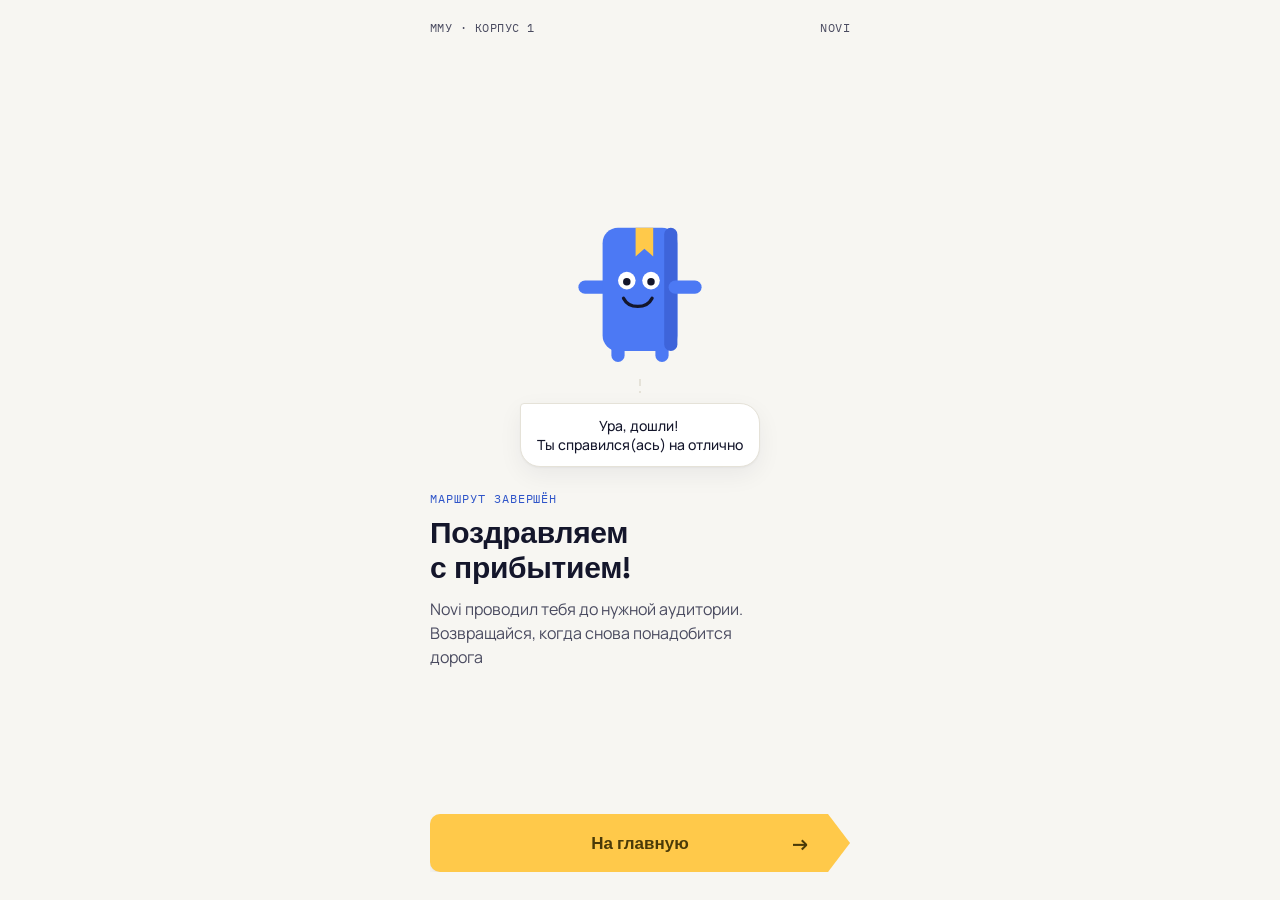
==== frontend/finish.html @ d6563054 "Full project (Unfinished)" ====
<!DOCTYPE html>
<html lang="ru">
<head>
  <meta charset="UTF-8" />
  <meta name="viewport" content="width=device-width, initial-scale=1.0, viewport-fit=cover" />
  <title>Вы на месте — Novi</title>
  <link rel="stylesheet" href="css/style.css" />
</head>
<body>

  <div class="screen">

    <div class="topbar">
      <span>
      <a href="https://mi.university/" class="location-link">ММУ</a> · Корпус 1
      </span>
      <span>Novi</span>
    </div>

    <div class="spacer"></div>
    <div class="hero-mascot">

      <svg class="mascot mascot--celebrate" viewBox="0 0 120 150" fill="none" xmlns="http://www.w3.org/2000/svg" role="img" aria-label="Novi, маскот-книга, прыгает и радуется двумя руками">
        <g class="mascot__body">

          <rect class="mascot__leg mascot__leg--left" x="34" y="122" width="12" height="18" rx="6" fill="var(--mascot-blue)"/>
          <rect class="mascot__leg mascot__leg--right" x="74" y="122" width="12" height="18" rx="6" fill="var(--mascot-blue)"/>

          <rect class="mascot__wave-arm mascot__wave-arm--left" x="4" y="66" width="30" height="12" rx="6" fill="var(--mascot-blue)"/>

          <rect x="26" y="18" width="68" height="112" rx="14" fill="var(--mascot-blue)"/>
          <rect x="82" y="18" width="12" height="112" rx="6" fill="#3E64DA"/>

          <path d="M56 18H72V44L64 37L56 44V18Z" fill="var(--accent)"/>

          <circle cx="48" cy="66" r="8" fill="white"/>
          <circle cx="48" cy="67" r="3.4" fill="var(--ink)"/>
          <circle cx="70" cy="66" r="8" fill="white"/>
          <circle cx="70" cy="67" r="3.4" fill="var(--ink)"/>
          <path d="M45 82C50 92 66 92 71 82" stroke="var(--ink)" stroke-width="3" stroke-linecap="round" fill="none"/>

          <rect class="mascot__wave-arm mascot__wave-arm--right" x="86" y="66" width="30" height="12" rx="6" fill="var(--mascot-blue)"/>
        </g>
      </svg>

      <div class="route-line route-line--short"></div>
      <div class="bubble">Ура, дошли!&nbsp;<br>
        Ты справился(ась) на отлично
      </div>

    </div>

    <div style="margin-top: 20px;">
      <p class="eyebrow">Маршрут завершён</p>
      <h1>Поздравляем<br/>с прибытием!</h1>
      <p class="lede">
        Novi проводил тебя до нужной аудитории. Возвращайся, когда снова понадобится дорога
      </p>
    </div>

    <div class="spacer"></div>

    <a href="index.html" class="btn-primary tag">
      <span>На главную</span>
      <span class="btn-primary__arrow" aria-hidden="true">→</span>
    </a>
  </div>

</body>
</html>
---- frontend/css/style.css ----
/* =========================================================
   Novi — дизайн-система (первые экраны)
   Токены подобраны под предмет: цифровой гид-навигатор по кампусу.
   Синий — уже установленный цвет маскота Novi (из брифа хакатона).
   Жёлтый — цвет закладки маскота, он же акцент для "найти путь".
   Тил — второй акцент, только для "экскурсии" (различать 2 сценария).
   ========================================================= */

@import url('https://fonts.googleapis.com/css2?family=Space+Grotesk:wght@500;600;700&family=Manrope:wght@400;500;600;700&family=IBM+Plex+Mono:wght@500&display=swap');

:root {
  /* Цвет */
  --ink: #14162B;
  --ink-soft: #4A4B60;
  --bg: #F7F6F2;
  --surface: #FFFFFF;
  --line: #E5E2D8;

  --mascot-blue: #4C79F4;
  --mascot-blue-dark: #2F55C9;

  --accent: #FFC94A;       /* найти путь */
  --accent-ink: #4A3A08;

  --accent-2: #1F8A73;     /* экскурсия */
  --accent-2-soft: #E4F3EF;

  /* Типографика */
  --font-display: 'Space Grotesk', 'Segoe UI', sans-serif;
  --font-body: 'Manrope', 'Segoe UI', sans-serif;
  --font-mono: 'IBM Plex Mono', ui-monospace, monospace;

  /* Форма */
  --radius-card: 20px;
  --radius-btn: 16px;

  --shadow-soft: 0 1px 2px rgba(20, 22, 43, 0.04), 0 8px 24px rgba(20, 22, 43, 0.06);
}

* { box-sizing: border-box; }

html { -webkit-text-size-adjust: 100%; }

body {
  margin: 0;
  min-height: 100svh;
  background: var(--bg);
  color: var(--ink);
  font-family: var(--font-body);
  -webkit-font-smoothing: antialiased;
}

/* Экран рассчитан на мобильный кадр, но не заперт в нём —
   на широких экранах контент центрируется в узкой колонке,
   как будто это витрина телефона на витрине. */
.screen {
  max-width: 460px;
  margin: 0 auto;
  min-height: 100svh;
  padding: max(20px, env(safe-area-inset-top)) 20px 28px;
  display: flex;
  flex-direction: column;
}

a { color: inherit; }

button { font: inherit; }

:focus-visible {
  outline: 2px solid var(--mascot-blue-dark);
  outline-offset: 3px;
}

@media (prefers-reduced-motion: reduce) {
  * { animation-duration: 0.001ms !important; animation-iteration-count: 1 !important; transition-duration: 0.001ms !important; }
}

/* ---------- Топбар ---------- */

.topbar {
  display: flex;
  align-items: center;
  justify-content: space-between;
  font-family: var(--font-mono);
  font-size: 12px;
  letter-spacing: 0.04em;
  text-transform: uppercase;
  color: var(--ink-soft);
  padding-bottom: 28px;
}

.topbar__back {
  display: inline-flex;
  align-items: center;
  gap: 6px;
  text-decoration: none;
  color: var(--ink);
  font-weight: 600;
  padding: 6px 4px;
}

/* ---------- Маскот: по центру, прыгает и машет рукой ---------- */

.hero-mascot {
  display: flex;
  flex-direction: column;
  align-items: center;
  text-align: center;
}

.mascot {
  width: 132px;
  height: auto;
  overflow: visible;
}

@media (prefers-reduced-motion: no-preference) {
  .mascot__body {
    animation: mascot-jump 2.1s infinite;
    animation-timing-function: cubic-bezier(0.55, 0, 0.85, 0.35);
    transform-box: fill-box;
    transform-origin: 50% 100%;
  }

  .mascot__wave-arm {
    animation: mascot-wave 2.1s ease-out infinite;
    transform-box: fill-box;
    transform-origin: 0% 50%;
  }

  .mascot__leg--left {
    animation: mascot-leg-left 2.1s infinite;
    transform-box: fill-box;
    transform-origin: 50% 0%;
  }

  .mascot__leg--right {
    animation: mascot-leg-right 2.1s infinite;
    transform-box: fill-box;
    transform-origin: 50% 0%;
  }
}

/* Резкий мультяшный прыжок: приседание -> быстрый рывок вверх -> короткое
   зависание -> жёсткое приземление со сплющиванием -> пауза перед повтором.
   Своя timing-function на каждом кадре — рывок быстрый, зависание линейное,
   падение ускоряющееся, а не единая сглаженная синусоида. */
@keyframes mascot-jump {
  0%        { transform: translateY(0) scaleY(1); animation-timing-function: cubic-bezier(0.55, 0, 0.85, 0.35); }
  8%        { transform: translateY(5px) scaleY(0.82); animation-timing-function: cubic-bezier(0.16, 1, 0.3, 1); }
  24%       { transform: translateY(-20px) scaleY(1.08); animation-timing-function: linear; }
  38%       { transform: translateY(-18px) scaleY(1.02); animation-timing-function: cubic-bezier(0.7, 0, 0.84, 0); }
  54%       { transform: translateY(0) scaleY(0.86); animation-timing-function: ease-out; }
  64%       { transform: translateY(0) scaleY(1.03); animation-timing-function: ease-out; }
  72%, 100% { transform: translateY(0) scaleY(1); }
}

/* Взмах начинается сразу на подъёме (~8–24%), а не в верхней точке */
@keyframes mascot-wave {
  0%, 6%, 66%, 100% { transform: rotate(45deg); }
  12% { transform: rotate(-50deg); }
  18% { transform: rotate(12deg); }
  24% { transform: rotate(-30deg); }
  30% { transform: rotate(6deg); }
  36% { transform: rotate(20deg); }
}

/* Ноги слегка раздвигаются в момент прыжка и сходятся при приземлении */
@keyframes mascot-leg-left {
  0%, 6%, 66%, 100% { transform: translateX(0) rotate(0deg); }
  24% { transform: translateX(-6px) rotate(10deg); }
  54% { transform: translateX(0) rotate(0deg); }
}

@keyframes mascot-leg-right {
  0%, 6%, 66%, 100% { transform: translateX(0) rotate(0deg); }
  24% { transform: translateX(6px) rotate(-10deg); }
  54% { transform: translateX(0) rotate(0deg); }
}

.mascot__arm-left {
  transform-box: fill-box;
  transform-origin: 100% 50%;  /* точка крепления к телу — правый край руки */
  transform: rotate(-45deg);   /* минус = свободный конец опускается вниз */
}

/* ---------- Маскот-версия "радуется": обе руки подняты вверх ---------- */

@media (prefers-reduced-motion: no-preference) {
  .mascot--celebrate .mascot__wave-arm--left {
    animation: mascot-wave-left 2.1s ease-out infinite;
    transform-box: fill-box;
    transform-origin: 100% 50%;
  }

  .mascot--celebrate .mascot__wave-arm--right {
    animation: mascot-wave 2.1s ease-out infinite;
    transform-box: fill-box;
    transform-origin: 0% 50%;
  }
}

@media (prefers-reduced-motion: reduce) {
  .mascot--celebrate .mascot__wave-arm--left { transform: rotate(-225deg); }
  .mascot--celebrate .mascot__wave-arm--right { transform: rotate(45deg); }
}

/* Зеркальное отражение mascot-wave для левой руки (крепление с другой стороны) */
@keyframes mascot-wave-left {
  0%, 6%, 66%, 100% { transform: rotate(225deg); }
  12% { transform: rotate(320deg); }
  18% { transform: rotate(258deg); }
  24% { transform: rotate(300deg); }
  30% { transform: rotate(264deg); }
  36% { transform: rotate(250deg); }
}

/* ---------- Пунктирный маршрут — сквозной сигнатурный элемент ---------- */

.route-line {
  width: 2px;
  flex: 1;
  min-height: 28px;
  margin: 10px 0;
  background-image: linear-gradient(var(--line) 55%, transparent 0%);
  background-position: left;
  background-size: 2px 12px;
  background-repeat: repeat-y;
}

.route-line--short {
  min-height: 16px;
  margin-top: 4px;
}

.route-dot {
  width: 8px;
  height: 8px;
  border-radius: 50%;
  background: var(--mascot-blue);
}

/* ---------- Тег-форма (сигнатурная фигура: бирка навигатора) ----------
   Форма позаимствована у указателей/бирок на плане этажа: прямоугольник
   со срезанным левым краем и "проушиной" — как физическая табличка,
   которую вешают на дверь кабинета. Используется для главной кнопки
   и для карточек выбора на втором экране. */

.tag {
  --tag-notch: 22px;
  position: relative;
  border-radius: 10px 0 0 10px;
  clip-path: polygon(
    0% 0%, calc(100% - var(--tag-notch)) 0%, 100% 50%, calc(100% - var(--tag-notch)) 100%, 0% 100%
  );
  padding-right: calc(var(--tag-notch) + 14px);
}

/* ---------- Кнопки ---------- */

.btn-primary {
  display: flex;
  align-items: center;
  justify-content: center;
  position: relative;
  gap: 12px;
  width: 100%;
  border: none;
  background: var(--accent);
  color: var(--accent-ink);
  font-family: var(--font-display);
  font-weight: 600;
  font-size: 17px;
  padding: 18px 20px;
  cursor: pointer;
  text-decoration: none;
  box-shadow: var(--shadow-soft);
  transition: transform 0.15s ease, box-shadow 0.15s ease;
}

.btn-primary:hover {
  transform: translateY(-1px);
  box-shadow: 0 2px 4px rgba(20,22,43,0.05), 0 14px 28px rgba(20,22,43,0.09);
}

.btn-primary:active {
  transform: translateY(0);
}

.btn-primary__arrow {
  position: absolute;
  right: calc(var(--tag-notch, 22px) + 20px);
  font-size: 20px;
  line-height: 1;
}

/* ---------- Типографика контента ---------- */

.eyebrow {
  font-family: var(--font-mono);
  font-size: 12px;
  letter-spacing: 0.08em;
  text-transform: uppercase;
  color: var(--mascot-blue-dark);
  margin: 0 0 10px;
}

h1 {
  font-family: var(--font-display);
  font-size: 30px;
  line-height: 1.15;
  letter-spacing: -0.01em;
  margin: 0 0 12px;
}

.lede {
  font-size: 16px;
  line-height: 1.5;
  color: var(--ink-soft);
  margin: 0;
  max-width: 34ch;
}

/* ---------- Речевой пузырь маскота ---------- */

.bubble {
  background: var(--surface);
  border: 1px solid var(--line);
  border-radius: var(--radius-card);
  border-top-left-radius: 4px;
  padding: 12px 16px;
  font-size: 14px;
  font-weight: 500;
  box-shadow: var(--shadow-soft);
  display: inline-block;
  margin-bottom: 4px;
}

/* ---------- Индикатор шагов ---------- */

.step-indicator {
  display: flex;
  gap: 6px;
  margin-bottom: 18px;
}

.step-indicator__dot {
  width: 22px;
  height: 4px;
  border-radius: 2px;
  background: var(--line);
}

.step-indicator__dot--active {
  background: var(--mascot-blue);
}

/* ---------- Карточки выбора (экран 2) ---------- */

.choice-list {
  display: flex;
  flex-direction: column;
  gap: 14px;
  margin-top: 24px;
}

.choice-card {
  display: block;
  position: relative;
  background: var(--surface);
  border: 1px solid var(--line);
  border-radius: var(--radius-card);
  overflow: hidden;
  text-decoration: none;
  color: var(--ink);
  padding: 22px 22px 20px 30px;
  box-shadow: var(--shadow-soft);
  transition: transform 0.15s ease, box-shadow 0.15s ease, border-color 0.15s ease;
}

.choice-card:hover {
  transform: translateY(-2px);
  box-shadow: 0 2px 4px rgba(20,22,43,0.05), 0 16px 32px rgba(20,22,43,0.10);
}

.choice-card:hover .choice-card__arrow {
  transform: translateX(3px);
}

.choice-card::before {
  content: "";
  position: absolute;
  left: 0;
  top: 0;
  bottom: 0;
  width: 5px;
}

.choice-card--path::before { background: var(--accent); }
.choice-card--tour::before { background: var(--accent-2); }

.choice-card__label {
  font-family: var(--font-mono);
  font-size: 11px;
  letter-spacing: 0.06em;
  text-transform: uppercase;
  padding: 3px 9px;
  border-radius: 100px;
  display: inline-block;
  margin-bottom: 12px;
}

.choice-card--path .choice-card__label { background: #FFF3D6; color: var(--accent-ink); }
.choice-card--tour .choice-card__label { background: var(--accent-2-soft); color: var(--accent-2); }

.choice-card__title {
  font-family: var(--font-display);
  font-size: 19px;
  font-weight: 600;
  margin: 0 0 6px;
}

.choice-card__desc {
  font-size: 14px;
  line-height: 1.45;
  color: var(--ink-soft);
  margin: 0;
  max-width: 32ch;
}

.choice-card__footer {
  display: flex;
  align-items: center;
  justify-content: space-between;
  margin-top: 16px;
}

.choice-card__meta {
  display: flex;
  align-items: center;
  gap: 6px;
  font-family: var(--font-mono);
  font-size: 12px;
  color: var(--ink-soft);
}

.choice-card__arrow {
  font-size: 18px;
  line-height: 1;
  color: var(--ink-soft);
  transition: transform 0.15s ease;
}

.choice-card--path .choice-card__arrow { color: var(--accent-ink); }
.choice-card--tour .choice-card__arrow { color: var(--accent-2); }

/* ---------- Footer / spacer ---------- */

.spacer { flex: 1; }

.hint {
  text-align: center;
  font-size: 12px;
  color: var(--ink-soft);
  margin-top: 18px;
}

.location-link {
    color: inherit;
    text-decoration: none;
}
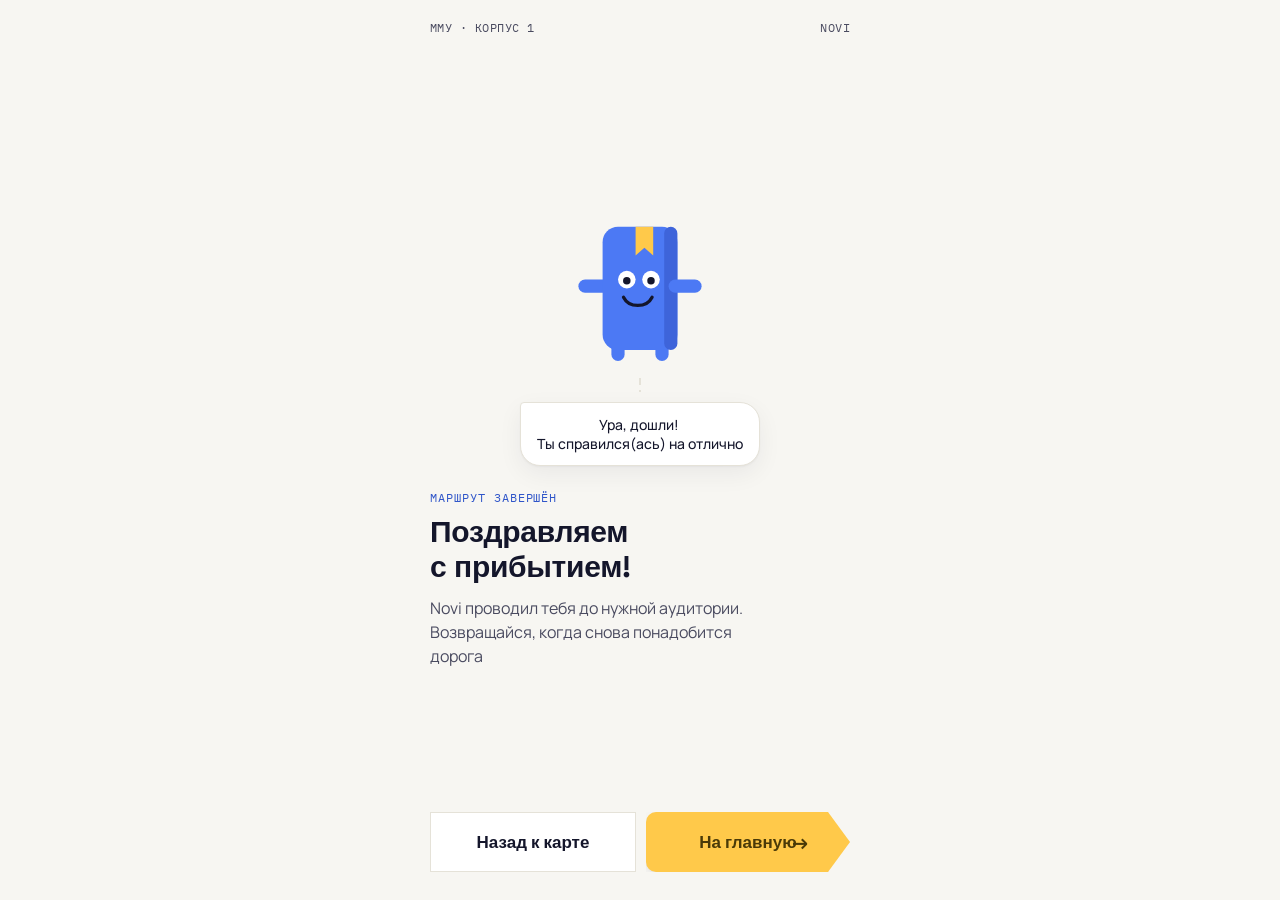
==== commit a8473ec4: "Рабочий навигатор" ====
--- a/frontend/finish.html
+++ b/frontend/finish.html
@@ -60,10 +60,13 @@
 
     <div class="spacer"></div>
 
-    <a href="index.html" class="btn-primary tag">
-      <span>На главную</span>
-      <span class="btn-primary__arrow" aria-hidden="true">→</span>
-    </a>
+    <div class="btn-row">
+      <a href="map.html" class="btn-secondary">Назад к карте</a>
+      <a href="index.html" class="btn-primary tag">
+        <span>На главную</span>
+        <span class="btn-primary__arrow" aria-hidden="true">→</span>
+      </a>
+    </div>
   </div>
 
 </body>
--- a/frontend/css/style.css
+++ b/frontend/css/style.css
@@ -294,6 +294,41 @@
   line-height: 1;
 }
 
+/* Вторичная кнопка той же "бирочной" формы — для второстепенного
+   действия рядом с основной (например "Назад к карте" рядом с
+   "На главную") — обводка вместо заливки, без тени и стрелки. */
+.btn-secondary {
+  display: flex;
+  align-items: center;
+  justify-content: center;
+  width: 100%;
+  border: 1px solid var(--line);
+  background: var(--surface);
+  color: var(--ink);
+  font-family: var(--font-display);
+  font-weight: 600;
+  font-size: 17px;
+  padding: 18px 20px;
+  cursor: pointer;
+  text-decoration: none;
+  transition: border-color 0.15s ease, color 0.15s ease;
+}
+
+.btn-secondary:hover {
+  border-color: var(--mascot-blue);
+  color: var(--mascot-blue-dark);
+}
+
+.btn-row {
+  display: flex;
+  gap: 10px;
+}
+
+.btn-row .btn-primary,
+.btn-row .btn-secondary {
+  flex: 1;
+}
+
 /* ---------- Типографика контента ---------- */
 
 .eyebrow {
@@ -468,4 +503,266 @@
 .location-link {
     color: inherit;
     text-decoration: none;
+}
+/* ---------- Сетка выбора места назначения (мобильная версия, экран choice2) ---------- */
+
+.dest-grid {
+  display: grid;
+  grid-template-columns: 1fr 1fr;
+  gap: 12px;
+  margin-top: 20px;
+}
+
+.dest-tile {
+  display: flex;
+  flex-direction: column;
+  gap: 6px;
+  background: var(--surface);
+  border: 1px solid var(--line);
+  border-radius: 16px;
+  padding: 16px 14px;
+  text-decoration: none;
+  color: var(--ink);
+  box-shadow: var(--shadow-soft);
+  transition: transform 0.15s ease, box-shadow 0.15s ease, border-color 0.15s ease;
+}
+
+.dest-tile:active {
+  transform: scale(0.97);
+}
+
+@media (hover: hover) {
+  .dest-tile:hover {
+    transform: translateY(-2px);
+    box-shadow: 0 2px 4px rgba(20,22,43,0.05), 0 14px 28px rgba(20,22,43,0.09);
+  }
+}
+
+.dest-tile__emoji {
+  font-size: 26px;
+  line-height: 1;
+}
+
+.dest-tile__title {
+  font-family: var(--font-display);
+  font-size: 15px;
+  font-weight: 600;
+  line-height: 1.25;
+}
+
+.dest-tile__meta {
+  font-family: var(--font-mono);
+  font-size: 11px;
+  color: var(--ink-soft);
+  margin: 0;
+}
+
+.dest-tile--highlight {
+  background: #FFF3D6;
+  border-color: var(--accent);
+}
+
+/* ---------- Поиск аудитории (мобильная версия, экран rooms.html) ---------- */
+
+.search-box {
+  display: flex;
+  gap: 10px;
+  margin-top: 22px;
+}
+
+.room-input {
+  flex: 1;
+  min-width: 0;
+  border: 1px solid var(--line);
+  border-radius: var(--radius-btn);
+  background: var(--surface);
+  font-family: var(--font-display);
+  font-weight: 600;
+  font-size: 17px;
+  color: var(--ink);
+  padding: 14px 16px;
+  outline: none;
+  transition: border-color 0.15s ease, box-shadow 0.15s ease;
+}
+
+.room-input::placeholder {
+  color: var(--ink-soft);
+  font-weight: 500;
+}
+
+.room-input:focus {
+  border-color: var(--mascot-blue);
+  box-shadow: 0 0 0 3px rgba(76, 121, 244, 0.15);
+}
+
+.btn-search {
+  flex: 0 0 auto;
+  border: none;
+  background: var(--accent);
+  color: var(--accent-ink);
+  font-family: var(--font-display);
+  font-weight: 600;
+  font-size: 15px;
+  padding: 0 20px;
+  border-radius: var(--radius-btn);
+  cursor: pointer;
+  white-space: nowrap;
+  box-shadow: var(--shadow-soft);
+  transition: transform 0.15s ease;
+}
+
+.btn-search:active { transform: scale(0.97); }
+
+/* Результат поиска */
+.search-result {
+  margin-top: 18px;
+  background: var(--surface);
+  border: 1px solid var(--line);
+  border-radius: var(--radius-card);
+  padding: 18px;
+  box-shadow: var(--shadow-soft);
+}
+
+.result-header { margin-bottom: 14px; }
+
+.result-label {
+  font-family: var(--font-mono);
+  font-size: 11px;
+  letter-spacing: 0.06em;
+  text-transform: uppercase;
+  color: var(--mascot-blue-dark);
+}
+
+.result-content {
+  display: flex;
+  align-items: center;
+  gap: 14px;
+  margin-bottom: 18px;
+}
+
+.result-icon { font-size: 34px; }
+
+.result-info strong {
+  display: block;
+  font-family: var(--font-display);
+  font-size: 17px;
+  margin-bottom: 4px;
+}
+
+.result-info p {
+  font-size: 13px;
+  color: var(--ink-soft);
+  margin: 0;
+}
+
+.btn-build-route {
+  width: 100%;
+  border: none;
+  background: var(--accent);
+  color: var(--accent-ink);
+  font-family: var(--font-display);
+  font-weight: 600;
+  font-size: 15px;
+  padding: 14px;
+  border-radius: var(--radius-btn);
+  cursor: pointer;
+  transition: transform 0.15s ease;
+}
+
+.btn-build-route:active { transform: scale(0.98); }
+
+/* Частый поиск */
+.frequent-search { margin-top: 26px; }
+
+.frequent-label {
+  font-family: var(--font-mono);
+  font-size: 11px;
+  letter-spacing: 0.06em;
+  text-transform: uppercase;
+  color: var(--ink-soft);
+  margin-bottom: 12px;
+}
+
+.frequent-buttons {
+  display: flex;
+  flex-wrap: wrap;
+  gap: 8px;
+}
+
+.freq-btn {
+  border: 1px solid var(--line);
+  background: var(--surface);
+  color: var(--ink-soft);
+  font-family: var(--font-mono);
+  font-weight: 600;
+  font-size: 13px;
+  padding: 8px 16px;
+  border-radius: 100px;
+  cursor: pointer;
+  transition: all 0.15s ease;
+}
+
+.freq-btn:active { transform: scale(0.96); }
+
+@media (hover: hover) {
+  .freq-btn:hover {
+    border-color: var(--mascot-blue);
+    color: var(--mascot-blue-dark);
+  }
+}
+
+/* ---------- Переключатель этажей (экран карты) ---------- */
+
+.floor-switch {
+  display: flex;
+  gap: 8px;
+  overflow-x: auto;
+  padding-bottom: 4px;
+  margin: 22px 0 10px;
+  -webkit-overflow-scrolling: touch;
+}
+
+.floor-switch__btn {
+  flex: 0 0 auto;
+  width: 44px;
+  height: 44px;
+  border-radius: 12px;
+  border: 1px solid var(--line);
+  background: var(--surface);
+  color: var(--ink-soft);
+  font-family: var(--font-display);
+  font-weight: 600;
+  font-size: 16px;
+  cursor: pointer;
+  transition: all 0.15s ease;
+}
+
+.floor-switch__btn--active {
+  background: var(--ink);
+  border-color: var(--ink);
+  color: white;
+}
+
+.map-placeholder {
+  position: relative;
+  width: 100%;
+  height: 0;
+  padding-top: 70%; /* 700 / 1000 = 0.7 — держит пропорции viewBox 1000x700 в любом браузере */
+  border: 2px dashed var(--mascot-blue);
+  border-radius: var(--radius-card);
+  background: var(--surface);
+  overflow: hidden;
+  text-align: center;
+  color: var(--ink-soft);
+  font-family: var(--font-mono);
+  font-size: 13px;
+}
+
+.map-placeholder > .floor-svg,
+.map-placeholder > .map-placeholder--loading {
+  position: absolute;
+  top: 8px;
+  left: 8px;
+  right: 8px;
+  bottom: 8px;
 }
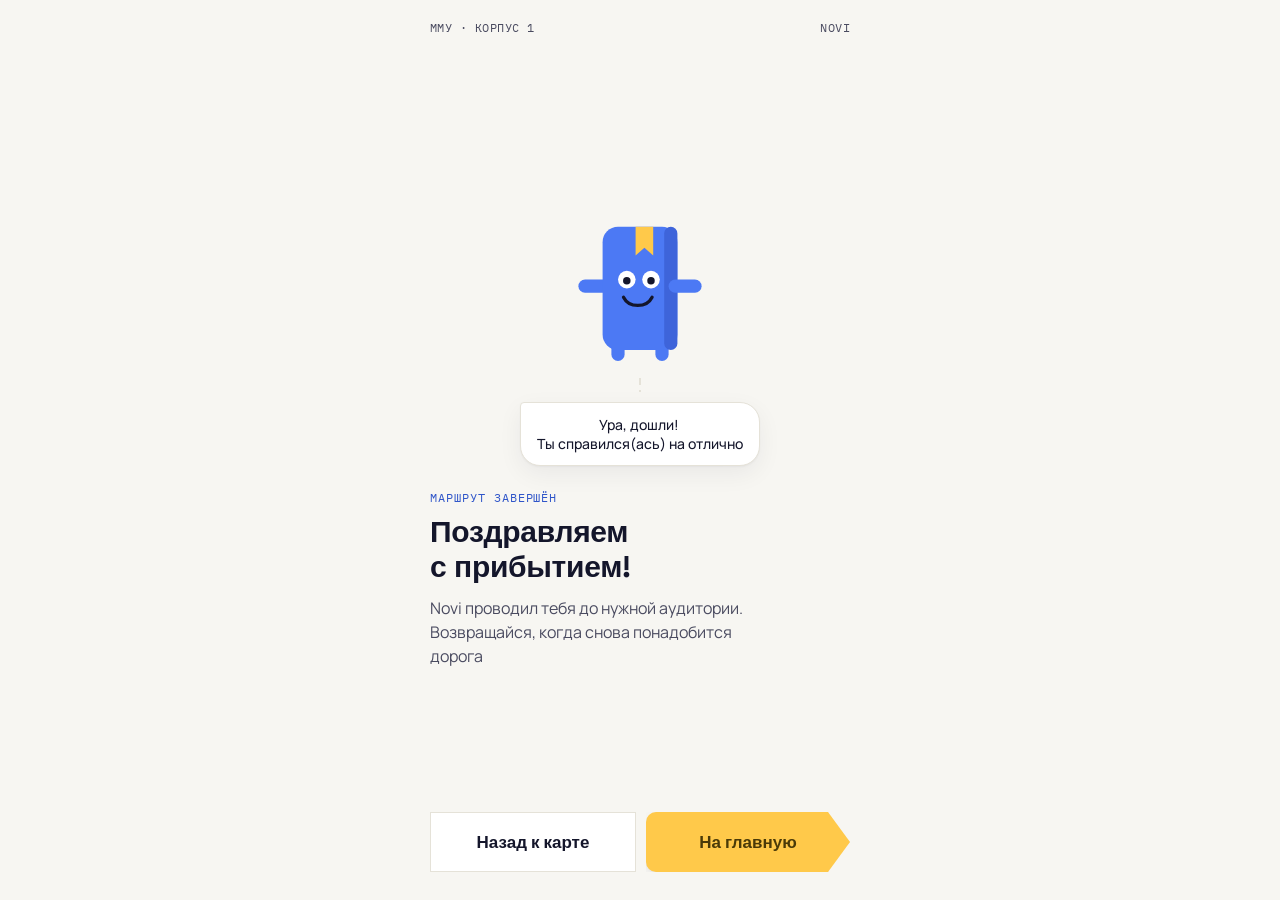
==== commit c5eb672b: "Доработки" ====
--- a/frontend/finish.html
+++ b/frontend/finish.html
@@ -64,7 +64,6 @@
       <a href="map.html" class="btn-secondary">Назад к карте</a>
       <a href="index.html" class="btn-primary tag">
         <span>На главную</span>
-        <span class="btn-primary__arrow" aria-hidden="true">→</span>
       </a>
     </div>
   </div>
